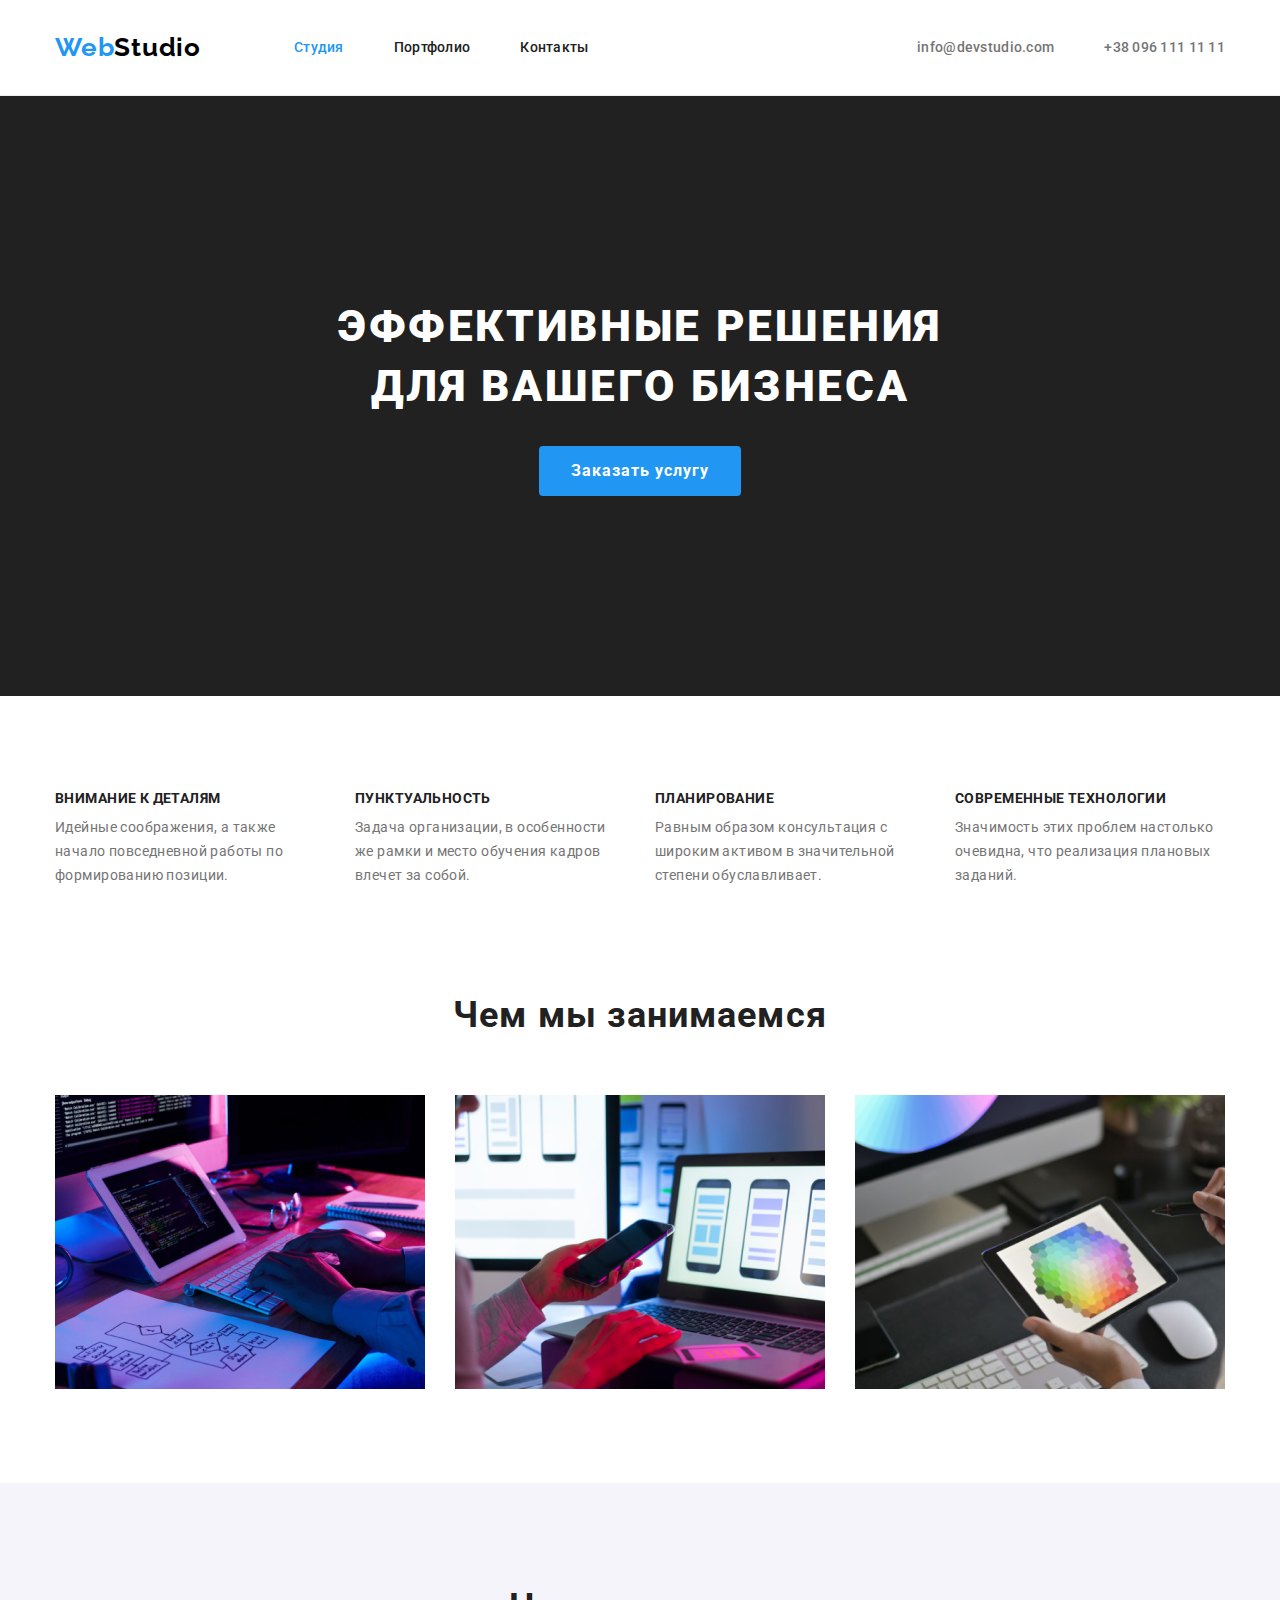
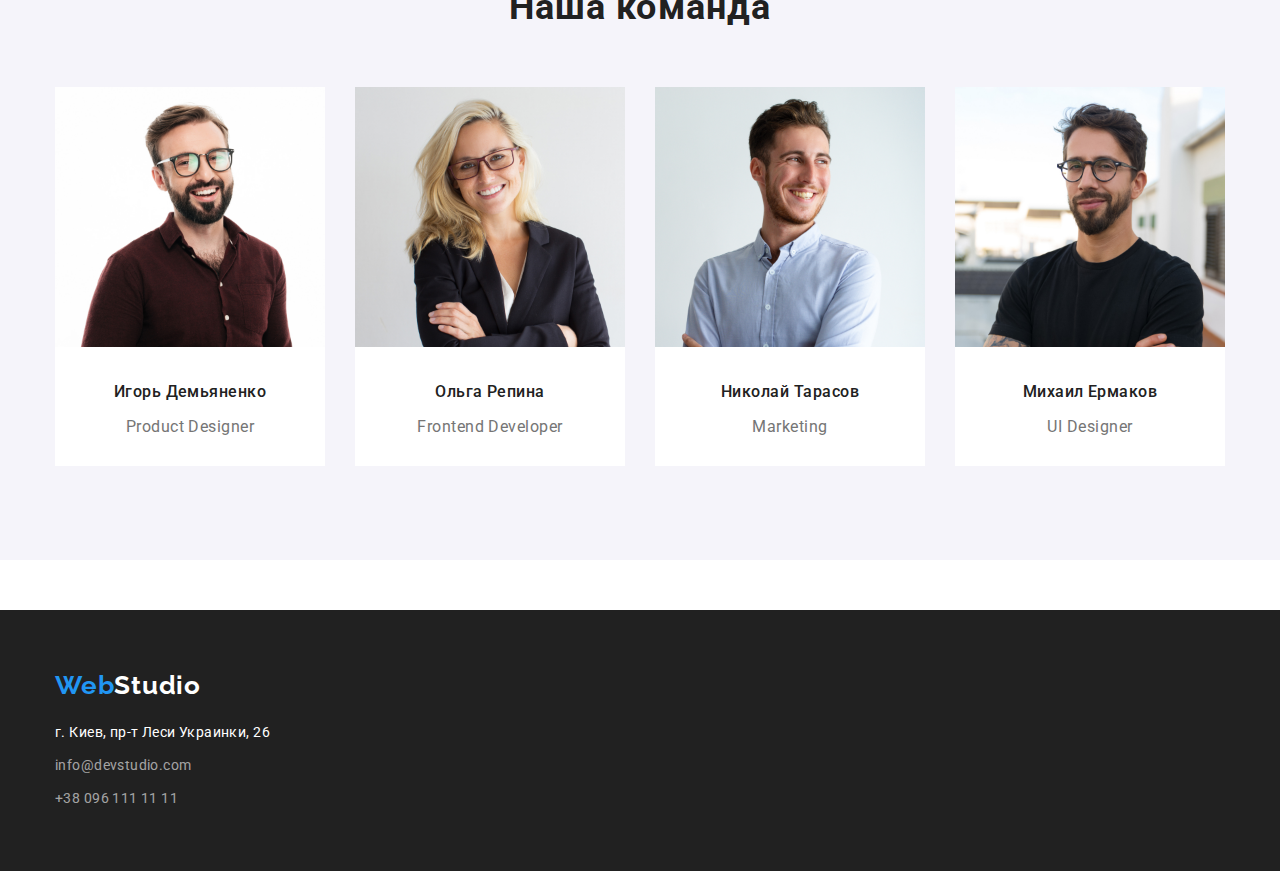
==== index.html @ fa70a5c4 "Начало" ====
<!DOCTYPE html>
<html lang="ru">

<head>
    <meta charset="UTF-8">
    <meta name="viewport" content="width=device-width, initial-scale=1.0">
    <title>Document</title>
    <link rel="stylesheet" href="https://cdnjs.cloudflare.com/ajax/libs/modern-normalize/1.0.0/modern-normalize.min.css">
    <link rel="preconnect" href="https://fonts.gstatic.com">
    <link href="https://fonts.googleapis.com/css2?family=Raleway:wght@700&family=Roboto:wght@400;500;700;900&display=swap"
        rel="stylesheet">
    <link rel="stylesheet" href="./css/styles.css">
</head>

<body>
    <header class="header"> 
       <div class="contener">
            <nav class="navigation">
                <a class="logo" href="#" lang="en"><span class="logo-first">Web</span>Studio </a>
                <ul class="navigation-list">
                    <li class="navigation-list-item">
                        <a class="navigation-list-link current" href="#">Студия</a>
                    </li>
                    <li class="navigation-list-item">
                        <a class="navigation-list-link" href="./portfolio.html">Портфолио</a>
                    </li>
                    <li class="navigation-list-item">
                        <a class="navigation-list-link" href="#">Контакты</a>
                    </li>
                </ul>
            </nav>
            <address class="address">
                <ul class="address-list">
                    <li class="address-list-item">
                        <a class="address-list-link" href="mailto:info@devstudio.com">info@devstudio.com</a>
                    </li>
                    <li class="address-list-item">
                        <a class="address-list-link" href="tel:+380961111111">+38 096 111 11 11</a>
                    </li>
                </ul>
            </address>
       </div>
    </header>

    <main class="main">
        <!--HERO-->
        <section class="hero">
            <div class="contener">
                <h1 class="hero-title">Эффективные решения для вашего бизнеса</h1>
                <button type="button" class="hero-button">Заказать услугу</button>
            </div>
        </section>

        <!--ADVANTAGES-->
        <section class="advanteges">
            <div class="contener">
                <h2 class="visually-hidden">Особенности</h2>
                <ul class="advantages-list">
                    <li class="advantages-list-item">
                        <h3 class="advantages-list-item-title">Внимание к деталям</h3>
                        <p class="advantages-list-item-text">Идейные соображения, а также начало повседневной работы по формированию
                            позиции.</p>
                    </li>
                    <li class="advantages-list-item">
                        <h3 class="advantages-list-item-title">Пунктуальность</h3>
                        <p class="advantages-list-item-text">Задача организации, в особенности же рамки и место обучения кадров влечет
                            за собой.</p>
                    </li>
                    <li class="advantages-list-item">
                        <h3 class="advantages-list-item-title">Планирование</h3>
                        <p class="advantages-list-item-text">Равным образом консультация с широким активом в значительной степени
                            обуславливает.</p>
                    </li>
                    <li class="advantages-list-item">
                        <h3 class=" advantages-list-item-title">Современные технологии</h3>
                        <p class="advantages-list-item-text">Значимость этих проблем настолько очевидна, что реализация плановых
                            заданий.</p>
                    </li>
                </ul>
            </div>
        </section>

        <!--ACTIVITIES-->
        <section class="activities">
           <div class="contener">
                <h2 class="activities-title">Чем мы занимаемся</h2>
                <ul class="activities-list">
                    <li class="activities-list-item">
                        <img class="activities-list-img" src="./images/jpg/img1.jpg" alt="Чем мы занимаемся 1" width="370" height="294">
                    </li>
                    <li class="activities-list-item">
                        <img class="activities-list-img" src="./images/jpg/img2.jpg" alt="Чем мы занимаемся 2" width="370" height="294">
                    </li>
                    <li class="activities-list-item">
                        <img class="activities-list-img" src="./images/jpg/img3.jpg" alt="Чем мы занимаемся 3" width="370" height="294">
                    </li>
                </ul>
           </div>
        </section>

        <!--OUR TEAM-->
        <section class="team">
            <div class="contener">
                <h2 class="team">Наша команда</h2>
                <ul class="team-list">
                    <li class="team-list-item">
                        <img class="team-list-img" src="./images/jpg/person1.jpg" alt="Игорь Демьяненко" width="270" height="260">
                        <div class="team-list-about">
                            <h3 class="team-list-name">Игорь Демьяненко</h3>
                            <p class="team-list-profession" lang="en">Product Designer</p>
                        </div>
                    </li>
                    <li class="team-list-item">
                        <img class="team-list-img" src="./images/jpg/person2.jpg" alt="Ольга Репина" width="270" height="260">
                        <div class="team-list-about">
                            <h3 class="team-list-name">Ольга Репина</h3>
                            <p lang="en" class="team-list-profession">Frontend Developer</p>
                        </div>
                    </li>
                    <li class="team-list-item">
                        <img class="team-list-img" src="./images/jpg/person3.jpg" alt="Николай Тарасов" width="270" height="260">
                        <div class="team-list-about">
                            <h3 class="team-list-name">Николай Тарасов</h3>
                            <p lang="en" class="team-list-profession">Marketing</p>
                        </div>
                    </li>
                    <li class="team-list-item">
                        <img class="team-list-img" src="./images/jpg/person4.jpg" alt="Михаил Ермаков" width="270" height="260">
                        <div class="team-list-about">
                            <h3 class="team-list-name">Михаил Ермаков</h3>
                            <p lang="en" class="team-list-profession">UI Designer</p>
                        </div>
                    </li>
                </ul>
            </div>
        </section>
    </main>

    <footer class="footer">
        <!--CONTACT INFORMATION-->
        <div class="contener">
            <h2 class="visually-hidden">Контакты</h2>
            <a class="logo" href="#" lang="en"><span class="logo-first">Web</span>Studio </a>
            <address class="contact">
                <ul class="contact-list">
                    <li class="contact-list-item">
                        <a class="contact-list-city" href="https://goo.gl/maps/mL1RKWru3X3cFEzS8" target="_blank"
                            rel="noopener noroferrer"> г. Киев,
                            пр-т Леси Украинки, 26 </a>
                    </li>
                    <li class="contact-list-item">
                        <a class="contact-list-link" href="mailto:info@devstudio.com">info@devstudio.com</a>
                    </li>
                    <li class="contact-list-item">
                        <a class="contact-list-link" href="tel:+380961111111">+38 096 111 11 11</a>
                    </li>
                </ul>
            </address>
        </div>
    </footer>
</body>

</html>
---- css/styles.css ----
/*===============ROOT============
цвет заголовков текста  #212121;
цвет текста #757575;
цвет акцента #2196F3;
белый цвет # FFFFFF
*/
:root {
  --title-text-color: #212121;
  --text-color: #757575;
  --accent-color: #2196f3;
  --white-color: #ffffff;
  --main-font: "Roboto", sans-serif;
}

h1,
h2,
h3,
h4,
h5,
h6 {
  margin: 0;
}

p {
  margin: 0;
}

body {
  font-family: var(--main-font);
}

ul,
ol {
  list-style: none;
  margin: 0;
  padding: 0;
}

a {
  text-decoration: none;
}

.address,
.contact {
  font-style: normal;
}

img {
  display: block;
}

.contener {
  width: 1200px;
  padding: 0 15px;
  margin: 0 auto;
}

.visually-hidden {
  position: absolute;
  width: 1px;
  height: 1px;
  margin: -1px;
  border: 0;
  padding: 0;

  white-space: nowrap;
  clip-path: inset(100%);
  clip: rect(0 0 0 0);
  overflow: hidden;
}

/*===============COMPONENTS============*/
.logo {
  font-family: Raleway, sans-serif;
  font-weight: 700;
  font-size: 26px;
  line-height: 1.192;
  letter-spacing: 0.03em;
}

/*===============END COMPONENTS============*/

/*===============HEADER============*/
.header {
  padding-top: 32px;
  padding-bottom: 32px;
  border-bottom: 1px solid #eeeeee;
}

.header .contener {
  display: flex;
  align-items: center;
}

.navigation {
  display: flex;
}

.header .logo {
  margin-right: 93px;
  color: #000000;
}

.logo-first {
  color: var(--accent-color);
}

.navigation-list {
  display: flex;
  align-items: center;
}

.navigation-list-item:not(:last-child) {
  margin-right: 50px;
}

.navigation-list-link {
  font-weight: 500;
  font-size: 14px;
  line-height: 1.143;
  letter-spacing: 0.02em;
  color: var(--title-text-color);
}

.navigation-list-link:hover,
.navigation-list-link:focus {
  color: var(--accent-color);
}

.current {
  color: var(--accent-color);
}

.address {
  margin-left: auto;
}
.address-list {
  display: flex;
}

.address-list-item:not(:last-child) {
  margin-right: 50px;
}

.address-list-link {
  font-weight: 500;
  font-size: 14px;
  line-height: 1.143;
  letter-spacing: 0.02em;
  color: var(--text-color);
}

.address-list-link:hover,
.address-list-link:focus {
  color: var(--accent-color);
}
/*===============END HEADER============*/

/*===============HERO============*/
.hero {
  background-color: var(--title-text-color);
}

.hero .contener {
  padding-top: 200px;
  padding-bottom: 200px;
}

.hero-title {
  display: flex;
  max-width: 696px;
  margin: 0 auto 30px;

  font-weight: 900;
  font-size: 44px;
  line-height: 1.364;
  text-align: center;
  letter-spacing: 0.06em;
  text-transform: uppercase;
  color: var(--white-color);
}

.hero-button {
  min-width: 200px;
  height: 50px;
  margin: 0 auto;
  border-radius: 4px;
  border: none;
  cursor: pointer;
  padding: 10px 32px;

  font-weight: 700;
  font-size: 16px;
  line-height: 1.875;
  display: flex;
  align-items: center;
  text-align: center;
  letter-spacing: 0.06em;
  color: var(--white-color);
  background-color: var(--accent-color);
  font-family: var(--main-font);
}
/*===============END HERO============*/

/*===============ADVANTAGES============*/
.advanteges .contener {
  padding-top: 94px;
  padding-bottom: 94px;
}

.advantages-list {
  display: flex;
}

.advantages-list-item {
  width: 270px;
  min-height: 101px;
}

.advantages-list-item:not(:last-child) {
  margin-right: 30px;
}

.advantages-list-item-title {
  margin-bottom: 10px;

  font-weight: 700;
  font-size: 14px;
  line-height: 1.143;
  letter-spacing: 0.03em;
  text-transform: uppercase;
  color: var(--title-text-color);
}

.advantages-list-item-text {
  min-height: 75px;

  font-weight: 400;
  font-size: 14px;
  line-height: 1.714;
  letter-spacing: 0.03em;
  color: var(--text-color);
}
/*===============END ADVANTAGES============*/

/*===============ACTIVITIES============*/
.activities .contener {
  padding-bottom: 94px;
}

.activities-list {
  display: flex;
}

.activities-list-item:not(:last-child) {
  margin-right: 30px;
}

.activities-title {
  margin-bottom: 50px;

  font-weight: 700;
  font-size: 36px;
  line-height: 1.667;
  text-align: center;
  letter-spacing: 0.03em;
  color: var(--title-text-color);
}
/*===============END ACTIVITIES============*/

/*===============OUR TEAM============*/
.team {
  background-color: #f5f4fa;
}
.team .contener {
  padding-top: 94px;
  padding-bottom: 94px;
}

.team-list {
  display: flex;
}

.team-list-item:not(:last-child) {
  margin-right: 30px;
}

.team {
  margin-bottom: 50px;

  font-weight: 700;
  font-size: 36px;
  line-height: 1.667;
  text-align: center;
  letter-spacing: 0.03em;
  color: var(--title-text-color);
}

.team-list-about {
  padding-top: 30px;
  padding-bottom: 30px;
  background-color: #ffffff;
}

.team-list-name {
  margin-bottom: 10px;

  font-weight: 500;
  font-size: 16px;
  line-height: 1.876;
  text-align: center;
  letter-spacing: 0.03em;
  color: var(--title-text-color);
}

.team-list-profession {
  font-weight: 400;
  font-size: 16px;
  line-height: 19px;
  text-align: center;
  letter-spacing: 0.03em;
  color: var(--text-color);
}
/*===============END OUR TEAM============*/

/*===============FOOTER============*/
.footer {
  background-color: var(--title-text-color);
}
.footer .contener {
  padding-top: 60px;
  padding-bottom: 60px;
}

.footer .logo {
  display: inline-block;
  margin-bottom: 20px;
  color: var(--white-color);
}

.contact-list-item:not(:last-child) {
  margin-bottom: 9px;
}

.contact-list-city {
  font-weight: 400;
  font-size: 14px;
  line-height: 1.714;
  letter-spacing: 0.03em;
  color: var(--white-color);
}

.contact-list-link {
  font-weight: 400;
  font-size: 14px;
  line-height: 1.714;
  letter-spacing: 0.03em;
  color: rgba(255, 255, 255, 0.6);
  background-color: var(--title-text-color);
}
/*===============END FOOTER============*/

/*===============PORTFOLIO============*/
.works .contener {
  padding-top: 94px;
  padding-bottom: 94px;
}

.works-button-list {
  display: flex;
  justify-content: center;
  margin-bottom: 50px;
}

.works-button-list-item:not(:last-child) {
  margin-right: 8px;
}

.works-button-list-btn {
  border: none;
  padding: 6px 22px;
  font-weight: 500;
  border-radius: 4px;

  font-size: 16px;
  line-height: 1.625;
  text-align: center;
  letter-spacing: 0.03em;
  color: var(--title-text-color);
  font-family: var(--main-font);
}

.works-button-list-btn:hover,
.works-button-list-btn:focus {
  color: var(--white-color);
  background-color: var(--accent-color);
}

.example-list {
  display: flex;
  flex-wrap: wrap;
}

.example-list-item:not(:nth-child(3n)) {
  margin-right: 30px;
}

.example-list-item:not(:nth-last-child(-n + 3)) {
  margin-bottom: 30px;
}

.example-list-information {
  padding: 20px 24px;
  border-right: 1px solid #eeeeee;
  border-bottom: 1px solid #eeeeee;
  border-left: 1px solid #eeeeee;
}
.example-list-title {
  margin-bottom: 4px;

  font-weight: 700;
  font-size: 18px;
  line-height: 2;
  letter-spacing: 0.06em;
  color: var(--title-text-color);
}

.example-list-text {
  font-weight: normal;
  font-size: 16px;
  line-height: 30px;
  letter-spacing: 0.03em;
  color: var(--text-color);
}
/*===============END PORTFOLIO============*/
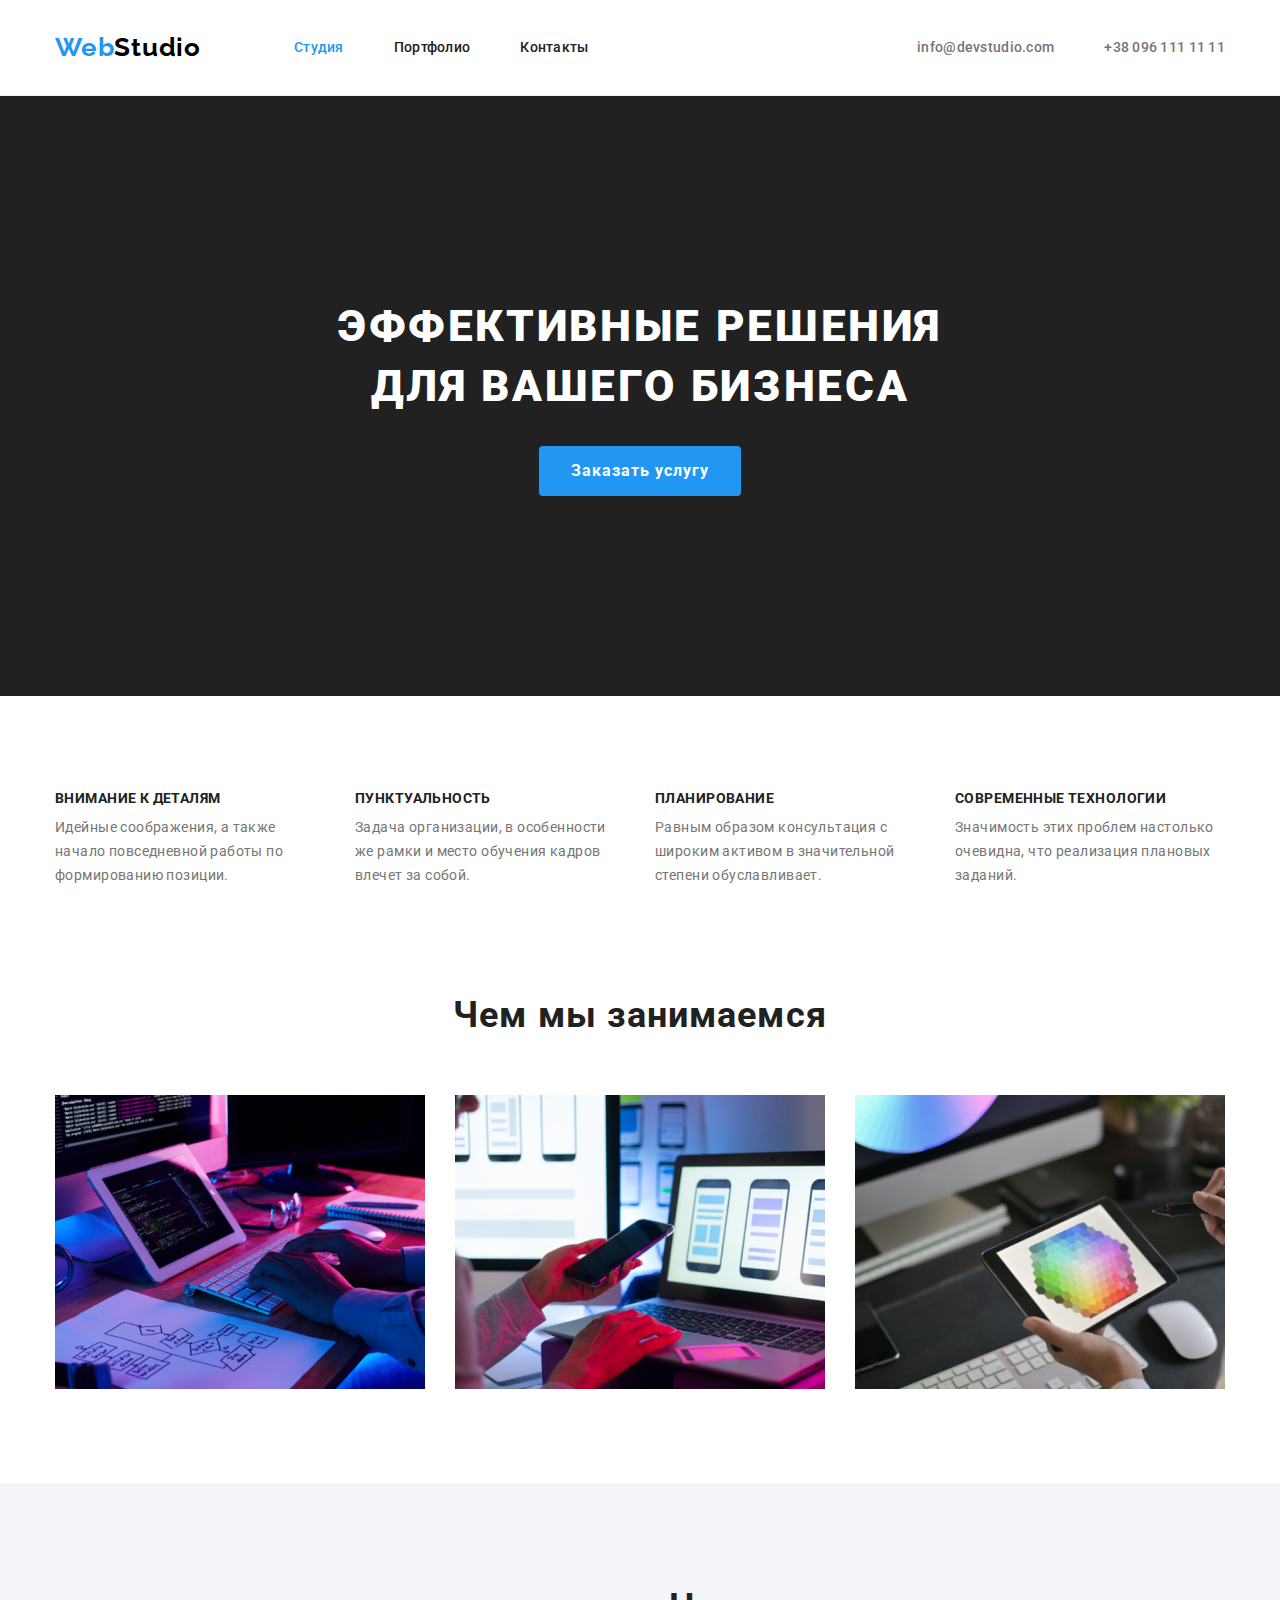
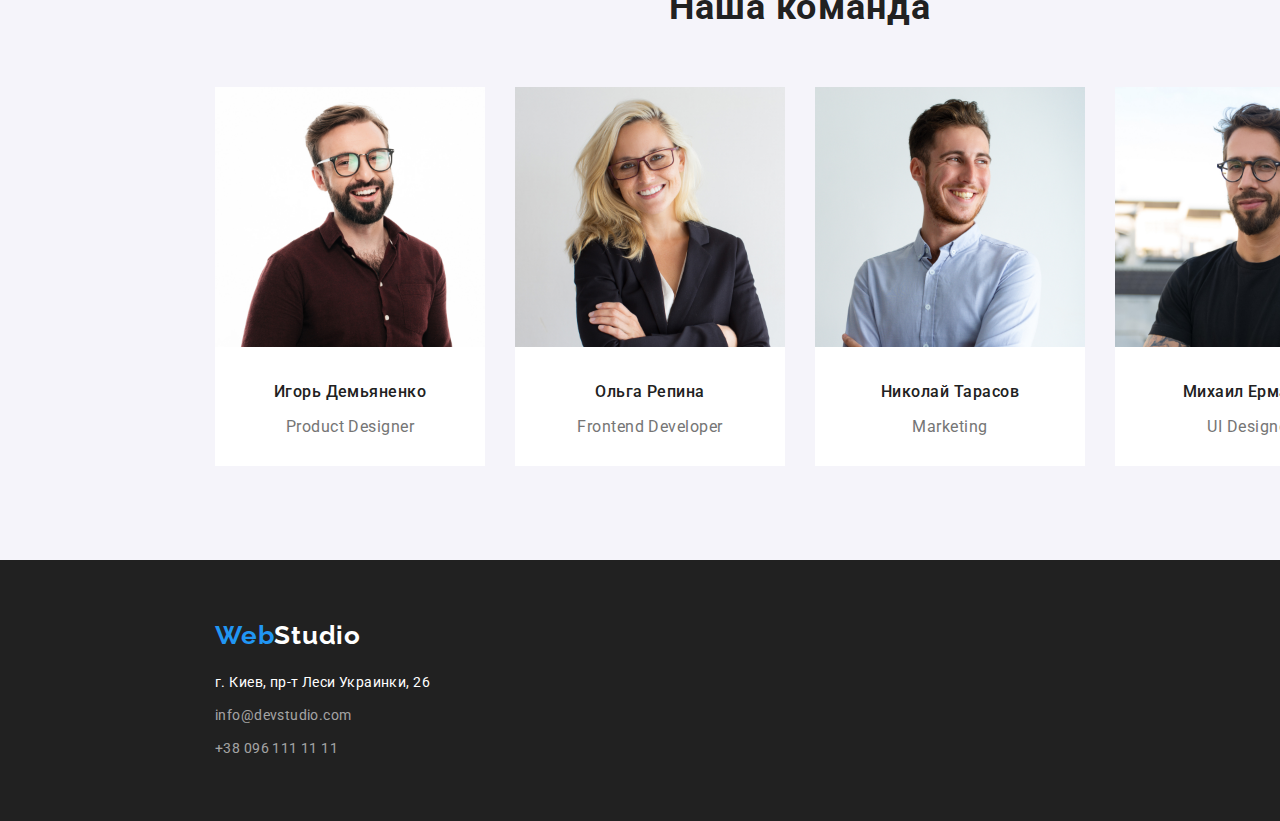
==== commit 19ad56da: "Небольшие правки после 3 дз" ====
--- a/index.html
+++ b/index.html
@@ -101,7 +101,7 @@
         <!--OUR TEAM-->
         <section class="team">
             <div class="contener">
-                <h2 class="team">Наша команда</h2>
+                <h2 class="team-title">Наша команда</h2>
                 <ul class="team-list">
                     <li class="team-list-item">
                         <img class="team-list-img" src="./images/jpg/person1.jpg" alt="Игорь Демьяненко" width="270" height="260">
--- a/css/styles.css
+++ b/css/styles.css
@@ -62,7 +62,6 @@
   margin: -1px;
   border: 0;
   padding: 0;
-
   white-space: nowrap;
   clip-path: inset(100%);
   clip: rect(0 0 0 0);
@@ -158,6 +157,8 @@
 
 /*===============HERO============*/
 .hero {
+  max-width: 1600px;
+  margin: auto;
   background-color: var(--title-text-color);
 }
 
@@ -270,6 +271,8 @@
 
 /*===============OUR TEAM============*/
 .team {
+  width: 1600px;
+  margin: auto;
   background-color: #f5f4fa;
 }
 .team .contener {
@@ -285,7 +288,7 @@
   margin-right: 30px;
 }
 
-.team {
+.team-title {
   margin-bottom: 50px;
 
   font-weight: 700;
@@ -325,6 +328,8 @@
 
 /*===============FOOTER============*/
 .footer {
+  width: 1600px;
+  margin: auto;
   background-color: var(--title-text-color);
 }
 .footer .contener {
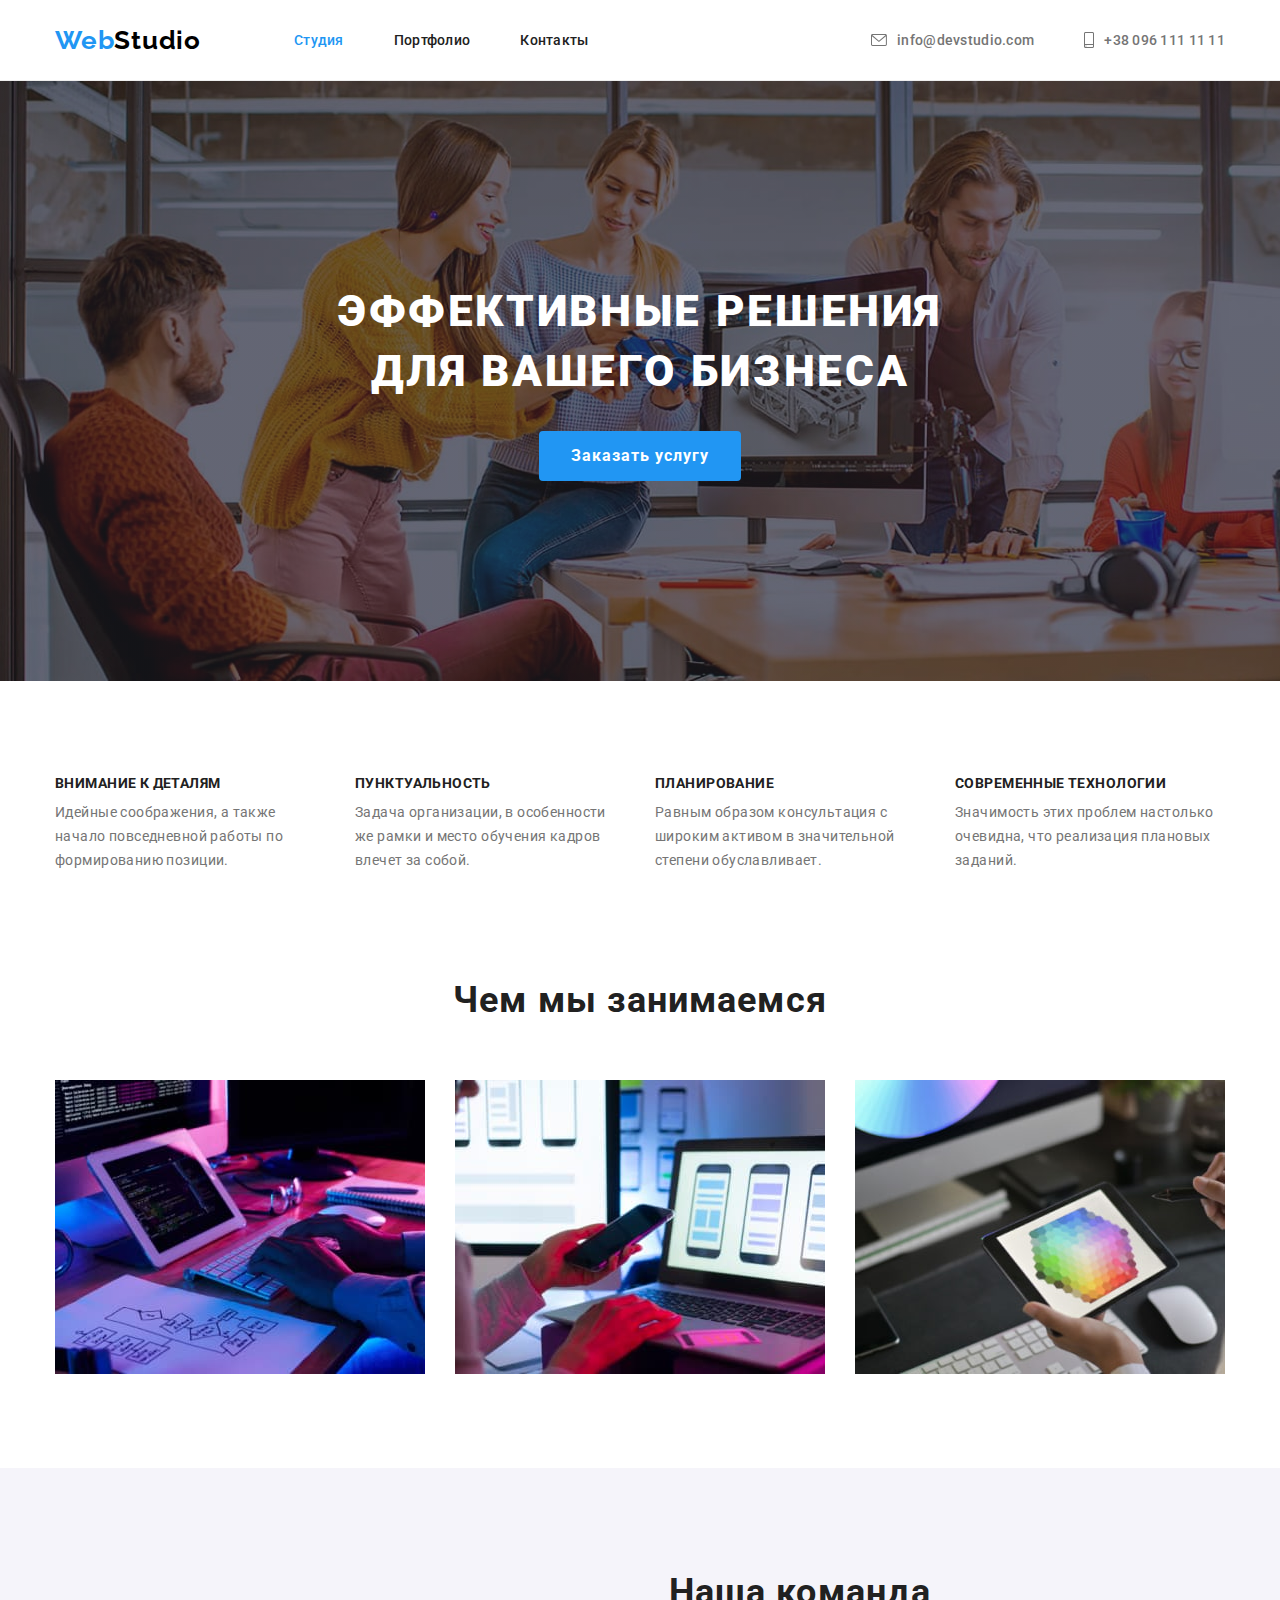
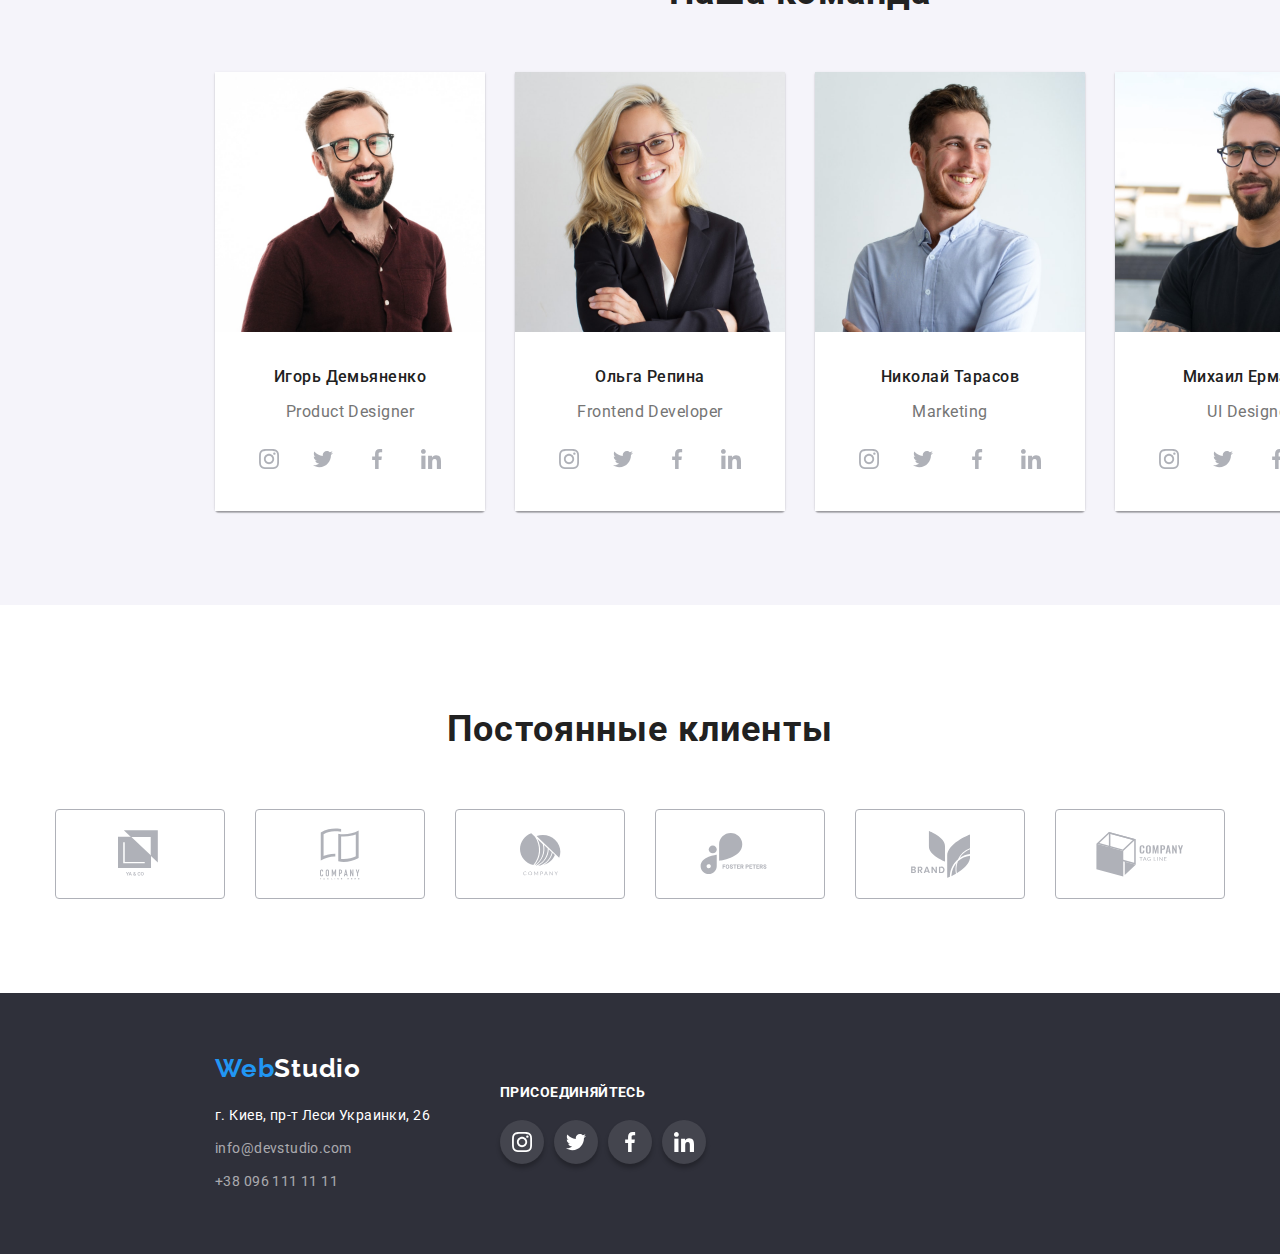
==== commit 18bd69a9: "Основная часть работы" ====
--- a/index.html
+++ b/index.html
@@ -32,10 +32,21 @@
             <address class="address">
                 <ul class="address-list">
                     <li class="address-list-item">
-                        <a class="address-list-link" href="mailto:info@devstudio.com">info@devstudio.com</a>
+                            <a class="address-list-link" href="mailto:info@devstudio.com">
+                                <svg width="16px" height="12px" class="address-list-mail-icon">
+                                    <use href="./images/sprite.svg#envelope">
+                                    </use>
+                                </svg>
+                                info@devstudio.com
+                            </a>
                     </li>
                     <li class="address-list-item">
-                        <a class="address-list-link" href="tel:+380961111111">+38 096 111 11 11</a>
+                        <a class="address-list-link" href="tel:+380961111111">
+                            <svg width="10px" height="16px" class="address-list-mail-icon">
+                                <use href="./images/sprite.svg#smartphone">
+                                </use>
+                            </svg>
+                            +38 096 111 11 11</a>
                     </li>
                 </ul>
             </address>
@@ -108,6 +119,40 @@
                         <div class="team-list-about">
                             <h3 class="team-list-name">Игорь Демьяненко</h3>
                             <p class="team-list-profession" lang="en">Product Designer</p>
+                            <ul class="social-list">
+                                <li class="social-list-item">
+                                    <a class="social-list-link" href="">
+                                        <svg class="social-list-icon">
+                                            <use href="./images/sprite.svg#instagram" >
+                                            </use>
+                                        </svg>
+                                    </a>
+                                </li>
+                                <li class="social-list-item">
+                                    <a class="social-list-link" href="">
+                                        <svg class="social-list-icon">
+                                            <use href="./images/sprite.svg#twitter">
+                                            </use>
+                                        </svg>
+                                    </a>
+                                </li>
+                                <li class="social-list-item">
+                                    <a class="social-list-link" href="">
+                                        <svg class="social-list-icon">
+                                            <use href="./images/sprite.svg#facebook">
+                                            </use>
+                                        </svg>
+                                    </a>
+                                </li>
+                                <li class="social-list-item">
+                                    <a class="social-list-link" href="">
+                                        <svg class="social-list-icon">
+                                            <use href="./images/sprite.svg#linkedin">
+                                            </use>
+                                        </svg>
+                                    </a>
+                                </li>
+                            </ul>
                         </div>
                     </li>
                     <li class="team-list-item">
@@ -115,6 +160,40 @@
                         <div class="team-list-about">
                             <h3 class="team-list-name">Ольга Репина</h3>
                             <p lang="en" class="team-list-profession">Frontend Developer</p>
+                            <ul class="social-list">
+                                <li class="social-list-item">
+                                    <a class="social-list-link" href="">
+                                        <svg class="social-list-icon">
+                                            <use href="./images/sprite.svg#instagram">
+                                            </use>
+                                        </svg>
+                                    </a>
+                                </li>
+                                <li class="social-list-item">
+                                    <a class="social-list-link" href="">
+                                        <svg class="social-list-icon">
+                                            <use href="./images/sprite.svg#twitter">
+                                            </use>
+                                        </svg>
+                                    </a>
+                                </li>
+                                <li class="social-list-item">
+                                    <a class="social-list-link" href="">
+                                        <svg class="social-list-icon">
+                                            <use href="./images/sprite.svg#facebook">
+                                            </use>
+                                        </svg>
+                                    </a>
+                                </li>
+                                <li class="social-list-item">
+                                    <a class="social-list-link" href="">
+                                        <svg class="social-list-icon">
+                                            <use href="./images/sprite.svg#linkedin">
+                                            </use>
+                                        </svg>
+                                    </a>
+                                </li>
+                            </ul>
                         </div>
                     </li>
                     <li class="team-list-item">
@@ -122,6 +201,40 @@
                         <div class="team-list-about">
                             <h3 class="team-list-name">Николай Тарасов</h3>
                             <p lang="en" class="team-list-profession">Marketing</p>
+                            <ul class="social-list">
+                                <li class="social-list-item">
+                                    <a class="social-list-link" href="">
+                                        <svg class="social-list-icon">
+                                            <use href="./images/sprite.svg#instagram">
+                                            </use>
+                                        </svg>
+                                    </a>
+                                </li>
+                                <li class="social-list-item">
+                                    <a class="social-list-link" href="">
+                                        <svg class="social-list-icon">
+                                            <use href="./images/sprite.svg#twitter">
+                                            </use>
+                                        </svg>
+                                    </a>
+                                </li>
+                                <li class="social-list-item">
+                                    <a class="social-list-link" href="">
+                                        <svg class="social-list-icon">
+                                            <use href="./images/sprite.svg#facebook">
+                                            </use>
+                                        </svg>
+                                    </a>
+                                </li>
+                                <li class="social-list-item">
+                                    <a class="social-list-link" href="">
+                                        <svg class="social-list-icon">
+                                            <use href="./images/sprite.svg#linkedin">
+                                            </use>
+                                        </svg>
+                                    </a>
+                                </li>
+                            </ul>
                         </div>
                     </li>
                     <li class="team-list-item">
@@ -129,33 +242,170 @@
                         <div class="team-list-about">
                             <h3 class="team-list-name">Михаил Ермаков</h3>
                             <p lang="en" class="team-list-profession">UI Designer</p>
+                            <ul class="social-list">
+                                <li class="social-list-item">
+                                    <a class="social-list-link" href="">
+                                        <svg class="social-list-icon">
+                                            <use href="./images/sprite.svg#instagram">
+                                            </use>
+                                        </svg>
+                                    </a>
+                                </li>
+                                <li class="social-list-item">
+                                    <a class="social-list-link" href="">
+                                        <svg class="social-list-icon">
+                                            <use href="./images/sprite.svg#twitter">
+                                            </use>
+                                        </svg>
+                                    </a>
+                                </li>
+                                <li class="social-list-item">
+                                    <a class="social-list-link" href="">
+                                        <svg class="social-list-icon">
+                                            <use href="./images/sprite.svg#facebook">
+                                            </use>
+                                        </svg>
+                                    </a>
+                                </li>
+                                <li class="social-list-item">
+                                    <a class="social-list-link" href="">
+                                        <svg class="social-list-icon">
+                                            <use href="./images/sprite.svg#linkedin">
+                                            </use>
+                                        </svg>
+                                    </a>
+                                </li>
+                            </ul>
                         </div>
                     </li>
                 </ul>
             </div>
+        </section>
+
+        <!--CLIENTS-->
+        <section class="clients">
+            <div class="contener">
+                <h2 class="clients-title">Постоянные клиенты</h2>
+                <ul class="clients-list">
+                    <li class="clients-list-item">
+                        <a class="clients-list-link" href="">
+                            <svg class="client-list-icon"  width="44px" height="49px">
+                                <use href="./images/sprite.svg#logo01">
+                                </use>
+                            </svg>
+                        </a>
+                    </li>
+                    <li class="clients-list-item">
+                        <a class="clients-list-link" href="">
+                            <svg class="client-list-icon" width="40px" height="52px">
+                                <use href="./images/sprite.svg#logo02">
+                                </use>
+                            </svg>
+                        </a>
+                    </li>
+                    <li class="clients-list-item">
+                        <a class="clients-list-link" href="">
+                            <svg class="client-list-icon" width="41px" height="43px">
+                                <use href="./images/sprite.svg#logo03">
+                                </use>
+                            </svg>
+                        </a>
+                    </li>
+                    <li class="clients-list-item">
+                        <a class="clients-list-link" href="">
+                            <svg class="client-list-icon" width="80px" height="42px">
+                                <use href="./images/sprite.svg#logo04">
+                                </use>
+                            </svg>
+                        </a>
+                    </li>
+                    <li class="clients-list-item">
+                        <a class="clients-list-link" href="">
+                            <svg class="client-list-icon" width="59px" height="47px">
+                                <use href="./images/sprite.svg#logo05">
+                                </use>
+                            </svg>
+                        </a>
+                    </li>
+                    <li class="clients-list-item">
+                        <a class="clients-list-link" href="">
+                            <svg class="client-list-icon" width="88px" height="45px">
+                                <use href="./images/sprite.svg#logo06">
+                                </use>
+                            </svg>
+                        </a>
+                    </li>
+
+                </ul>
+
+
+            </div>
+
         </section>
     </main>
 
     <footer class="footer">
         <!--CONTACT INFORMATION-->
         <div class="contener">
-            <h2 class="visually-hidden">Контакты</h2>
-            <a class="logo" href="#" lang="en"><span class="logo-first">Web</span>Studio </a>
-            <address class="contact">
-                <ul class="contact-list">
-                    <li class="contact-list-item">
-                        <a class="contact-list-city" href="https://goo.gl/maps/mL1RKWru3X3cFEzS8" target="_blank"
-                            rel="noopener noroferrer"> г. Киев,
-                            пр-т Леси Украинки, 26 </a>
-                    </li>
-                    <li class="contact-list-item">
-                        <a class="contact-list-link" href="mailto:info@devstudio.com">info@devstudio.com</a>
-                    </li>
-                    <li class="contact-list-item">
-                        <a class="contact-list-link" href="tel:+380961111111">+38 096 111 11 11</a>
-                    </li>
-                </ul>
-            </address>
+            <div class="footer-left-side">
+                <h2 class="visually-hidden">Контакты</h2>
+                <a class="logo" href="#" lang="en"><span class="logo-first">Web</span>Studio </a>
+                <address class="contact">
+                    <ul class="contact-list">
+                        <li class="contact-list-item">
+                            <a class="contact-list-city" href="https://goo.gl/maps/mL1RKWru3X3cFEzS8" target="_blank"
+                                rel="noopener noroferrer"> г. Киев,
+                                пр-т Леси Украинки, 26 </a>
+                        </li>
+                        <li class="contact-list-item">
+                            <a class="contact-list-link" href="mailto:info@devstudio.com">info@devstudio.com</a>
+                        </li>
+                        <li class="contact-list-item">
+                            <a class="contact-list-link" href="tel:+380961111111">+38 096 111 11 11</a>
+                        </li>
+                    </ul>
+                </address>
+            </div>
+            <div class="footer-right-side">
+                <p>Присоединяйтесь</p>
+                <ul class="social-list">
+                    <li class="social-list-item">
+                        <a class="social-list-link" href="">
+                            <svg class="social-list-icon">
+                                <use href="./images/sprite.svg#instagram">
+                                </use>
+                            </svg>
+                        </a>
+                    </li>
+                    <li class="social-list-item">
+                        <a class="social-list-link" href="">
+                            <svg class="social-list-icon">
+                                <use href="./images/sprite.svg#twitter">
+                                </use>
+                            </svg>
+                        </a>
+                    </li>
+                    <li class="social-list-item">
+                        <a class="social-list-link" href="">
+                            <svg class="social-list-icon">
+                                <use href="./images/sprite.svg#facebook">
+                                </use>
+                            </svg>
+                        </a>
+                    </li>
+                    <li class="social-list-item">
+                        <a class="social-list-link" href="">
+                            <svg class="social-list-icon">
+                                <use href="./images/sprite.svg#linkedin">
+                                </use>
+                            </svg>
+                        </a>
+                    </li>
+                </ul>
+
+
+            </div>
+            
         </div>
     </footer>
 </body>
--- a/css/styles.css
+++ b/css/styles.css
@@ -9,6 +9,7 @@
   --text-color: #757575;
   --accent-color: #2196f3;
   --white-color: #ffffff;
+  --social-link: #afb1b8;
   --main-font: "Roboto", sans-serif;
 }
 
@@ -81,14 +82,15 @@
 
 /*===============HEADER============*/
 .header {
-  padding-top: 32px;
-  padding-bottom: 32px;
+  /*padding-top: 32px;
+  padding-bottom: 32px;*/
   border-bottom: 1px solid #eeeeee;
 }
 
 .header .contener {
   display: flex;
   align-items: center;
+  height: 80px;
 }
 
 .navigation {
@@ -133,6 +135,7 @@
 .address {
   margin-left: auto;
 }
+
 .address-list {
   display: flex;
 }
@@ -141,7 +144,17 @@
   margin-right: 50px;
 }
 
+.address-list-mail-icon {
+  margin-right: 10px;
+
+  fill: var(--text-color);
+}
+
 .address-list-link {
+  display: flex;
+  align-items: center;
+  height: 40px;
+
   font-weight: 500;
   font-size: 14px;
   line-height: 1.143;
@@ -152,6 +165,16 @@
 .address-list-link:hover,
 .address-list-link:focus {
   color: var(--accent-color);
+}
+
+.address-list-link:hover .address-list-mail-icon,
+.address-list-link:focus .address-list-mail-icon {
+  fill: var(--accent-color);
+}
+
+.address-list-mail-icon:hover,
+.address-list-mail-icon:focus {
+  fill: var(--accent-color);
 }
 /*===============END HEADER============*/
 
@@ -160,6 +183,12 @@
   max-width: 1600px;
   margin: auto;
   background-color: var(--title-text-color);
+  background-image: linear-gradient(
+      rgba(47, 48, 58, 0.4),
+      rgba(47, 48, 58, 0.4)
+    ),
+    url("../images/jpg/fon-hero.jpg");
+  background-repeat: no-repeat;
 }
 
 .hero .contener {
@@ -299,9 +328,15 @@
   color: var(--title-text-color);
 }
 
+.team-list-item {
+  box-shadow: 0px 1px 3px rgba(0, 0, 0, 0.12), 0px 1px 1px rgba(0, 0, 0, 0.14),
+    0px 2px 1px rgba(0, 0, 0, 0.2);
+  border-radius: 0px 0px 4px 4px;
+}
+
 .team-list-about {
-  padding-top: 30px;
-  padding-bottom: 30px;
+  padding: 30px 32px;
+
   background-color: #ffffff;
 }
 
@@ -317,6 +352,8 @@
 }
 
 .team-list-profession {
+  margin-bottom: 16px;
+
   font-weight: 400;
   font-size: 16px;
   line-height: 19px;
@@ -324,17 +361,109 @@
   letter-spacing: 0.03em;
   color: var(--text-color);
 }
+
+.social-list {
+  display: flex;
+  justify-content: space-between;
+  align-items: center;
+}
+
+.social-list-link {
+  display: flex;
+  justify-content: center;
+  align-items: center;
+  width: 44px;
+  height: 44px;
+  border-radius: 50%;
+  background-color: #fff;
+}
+
+.social-list-link:hover,
+.social-list-link:focus {
+  background-color: var(--accent-color);
+}
+
+.social-list-link:hover .social-list-icon {
+  fill: var(--white-color);
+}
+
+.social-list-icon {
+  width: 20px;
+  height: 20px;
+  fill: var(--social-link);
+}
 /*===============END OUR TEAM============*/
+
+/*===============CLIENTS============*/
+.clients .contener {
+  padding-top: 94px;
+  padding-bottom: 94px;
+}
+
+.clients-title {
+  margin-bottom: 50px;
+
+  font-weight: 700;
+  font-size: 36px;
+  line-height: 1.667;
+  text-align: center;
+  letter-spacing: 0.03em;
+  color: var(--title-text-color);
+}
+
+.clients-list {
+  display: flex;
+  justify-content: space-between;
+}
+
+.clients-list-link {
+  display: flex;
+  justify-content: center;
+  align-items: center;
+
+  width: 170px;
+  height: 90px;
+  border: 1px solid #afb1b8;
+  border-radius: 4px;
+}
+
+.clients-list-link:hover,
+.clients-list-link:focus {
+  border-color: var(--accent-color);
+}
+
+.clients-list-link:hover .client-list-icon,
+.clients-list-link:focus .client-list-icon {
+  fill: var(--accent-color);
+}
+
+.client-list-icon {
+  fill: #afb1b8;
+}
+
+/*===============END CLIENTS============*/
 
 /*===============FOOTER============*/
 .footer {
   width: 1600px;
   margin: auto;
-  background-color: var(--title-text-color);
+  background-color: #2f303a;
 }
 .footer .contener {
+  display: flex;
+  align-items: center;
   padding-top: 60px;
   padding-bottom: 60px;
+}
+
+.footer-left-side {
+  max-width: 231px;
+  margin-right: 70px;
+}
+
+.footer-right-side {
+  min-width: 206px;
+  height: 80px;
 }
 
 .footer .logo {
@@ -361,8 +490,31 @@
   line-height: 1.714;
   letter-spacing: 0.03em;
   color: rgba(255, 255, 255, 0.6);
-  background-color: var(--title-text-color);
-}
+}
+
+.footer-right-side > p {
+  margin-bottom: 20px;
+
+  font-weight: 700;
+  font-size: 14px;
+  line-height: 1.143;
+  letter-spacing: 0.03em;
+  text-transform: uppercase;
+  color: var(--white-color);
+}
+.footer-right-side .social-list-link {
+  background: rgba(255, 255, 255, 0.1);
+  box-shadow: 0px 4px 4px rgba(0, 0, 0, 0.25);
+}
+
+.footer-right-side .social-list-link:hover {
+  background: var(--accent-color);
+}
+
+.footer-right-side .social-list-icon {
+  fill: var(--white-color);
+}
+
 /*===============END FOOTER============*/
 
 /*===============PORTFOLIO============*/
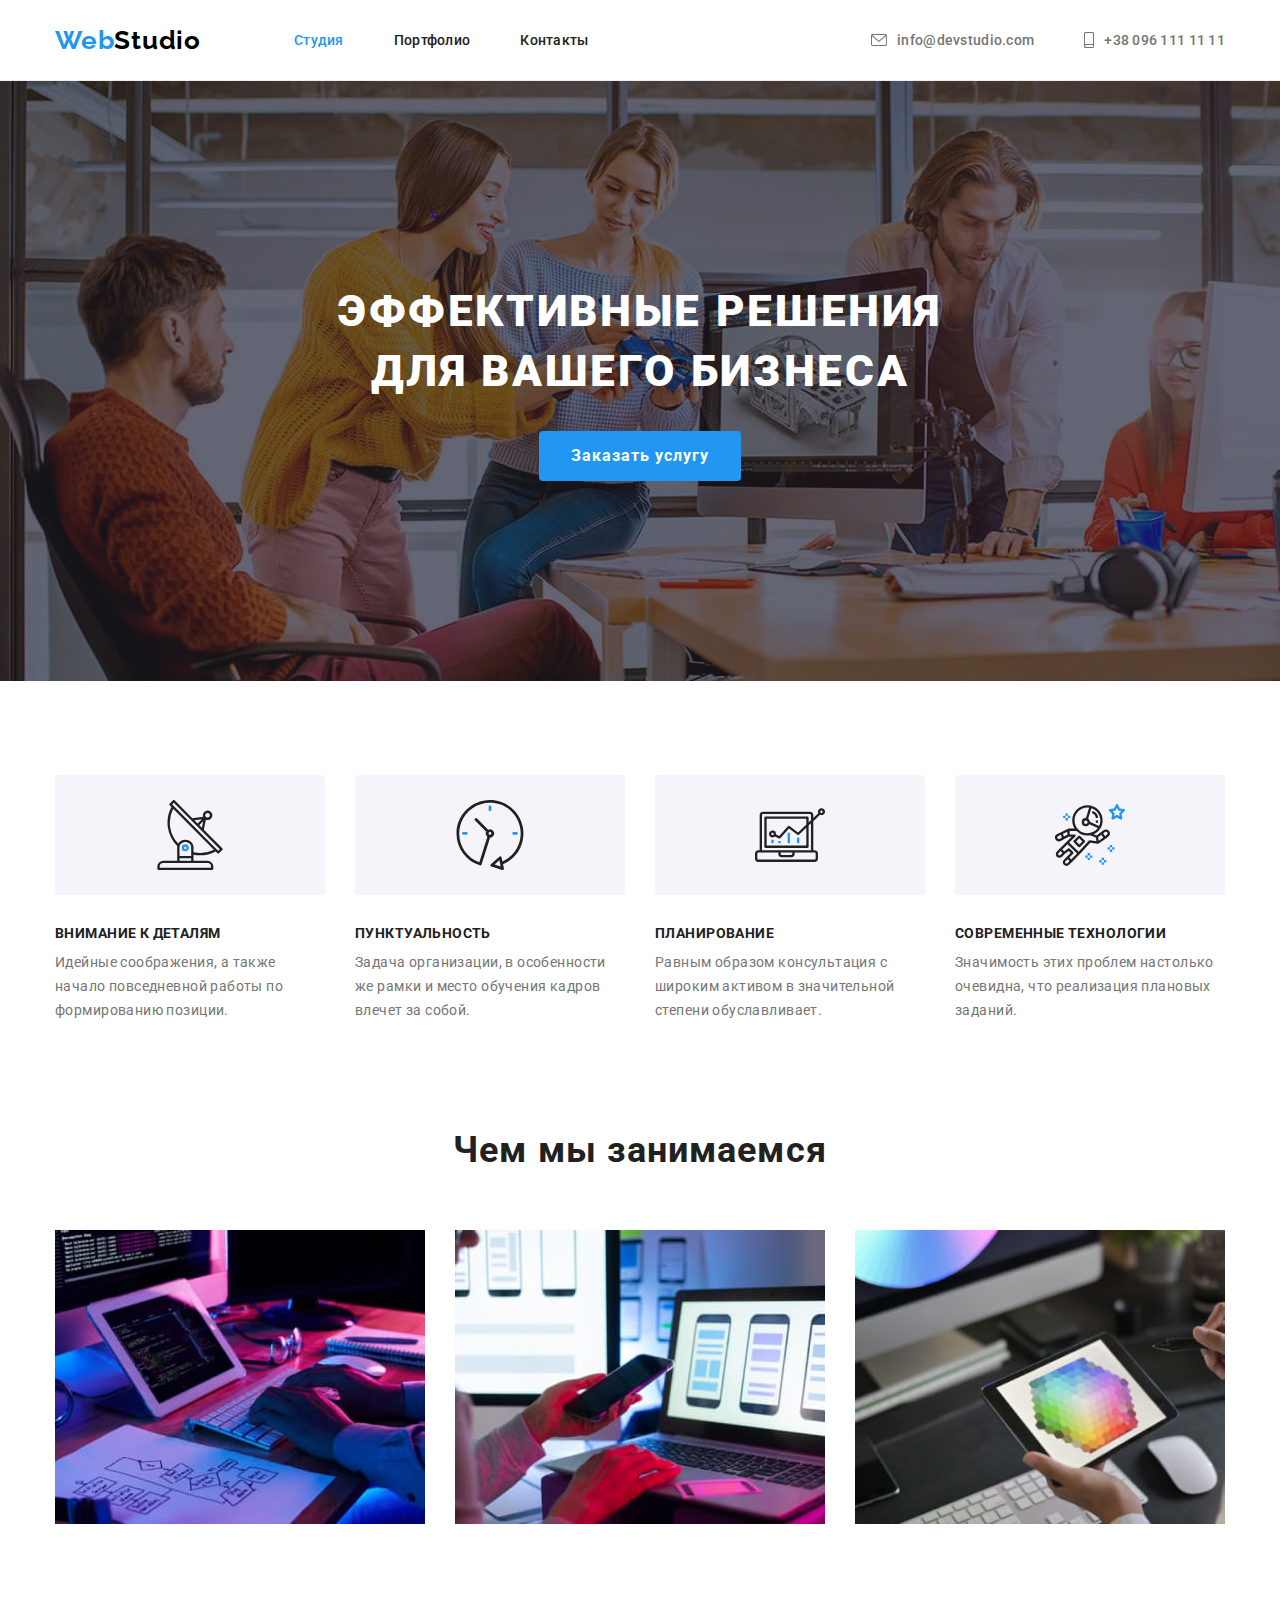
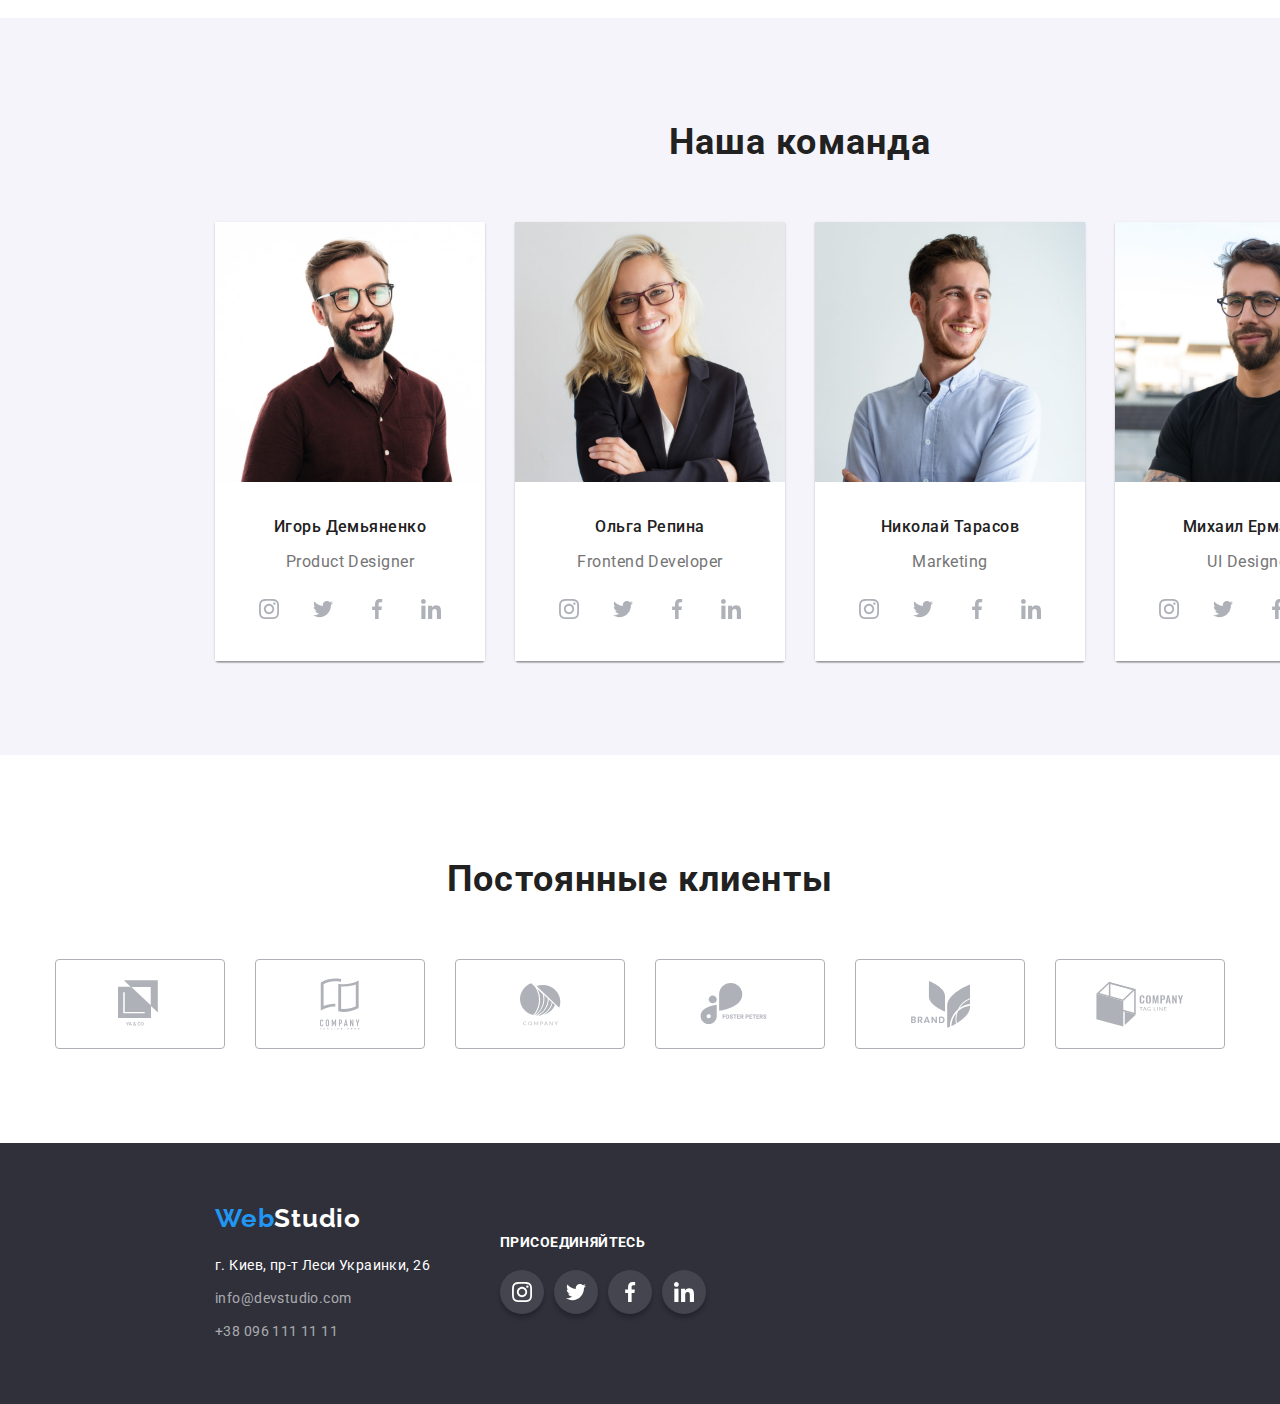
==== commit 286cff62: "Итог 1" ====
--- a/index.html
+++ b/index.html
@@ -29,6 +29,7 @@
                     </li>
                 </ul>
             </nav>
+            
             <address class="address">
                 <ul class="address-list">
                     <li class="address-list-item">
@@ -68,22 +69,22 @@
                 <h2 class="visually-hidden">Особенности</h2>
                 <ul class="advantages-list">
                     <li class="advantages-list-item">
-                        <h3 class="advantages-list-item-title">Внимание к деталям</h3>
+                        <h3 class="advantages-list-item-title icon-1">Внимание к деталям</h3>
                         <p class="advantages-list-item-text">Идейные соображения, а также начало повседневной работы по формированию
                             позиции.</p>
                     </li>
-                    <li class="advantages-list-item">
-                        <h3 class="advantages-list-item-title">Пунктуальность</h3>
+                    <li class="advantages-list-item ">
+                        <h3 class="advantages-list-item-title icon-2">Пунктуальность</h3>
                         <p class="advantages-list-item-text">Задача организации, в особенности же рамки и место обучения кадров влечет
                             за собой.</p>
                     </li>
-                    <li class="advantages-list-item">
-                        <h3 class="advantages-list-item-title">Планирование</h3>
+                    <li class="advantages-list-item ">
+                        <h3 class="advantages-list-item-title icon-3">Планирование</h3>
                         <p class="advantages-list-item-text">Равным образом консультация с широким активом в значительной степени
                             обуславливает.</p>
                     </li>
-                    <li class="advantages-list-item">
-                        <h3 class=" advantages-list-item-title">Современные технологии</h3>
+                    <li class="advantages-list-item ">
+                        <h3 class=" advantages-list-item-title icon-4">Современные технологии</h3>
                         <p class="advantages-list-item-text">Значимость этих проблем настолько очевидна, что реализация плановых
                             заданий.</p>
                     </li>
--- a/css/styles.css
+++ b/css/styles.css
@@ -147,7 +147,7 @@
 .address-list-mail-icon {
   margin-right: 10px;
 
-  fill: var(--text-color);
+  fill: currentcolor;
 }
 
 .address-list-link {
@@ -167,14 +167,9 @@
   color: var(--accent-color);
 }
 
-.address-list-link:hover .address-list-mail-icon,
-.address-list-link:focus .address-list-mail-icon {
-  fill: var(--accent-color);
-}
-
 .address-list-mail-icon:hover,
 .address-list-mail-icon:focus {
-  fill: var(--accent-color);
+  fill: currentcolor;
 }
 /*===============END HEADER============*/
 
@@ -262,6 +257,35 @@
   color: var(--title-text-color);
 }
 
+.advantages-list-item-title::before {
+  content: "";
+  display: block;
+  margin-bottom: 30px;
+  width: 270px;
+  height: 120px;
+  background-color: #f5f4fa;
+  border-radius: 4px;
+  background-repeat: no-repeat;
+  background-size: content;
+  background-position: center;
+}
+
+.icon-1::before {
+  background-image: url(../images/svg/advantages01.svg);
+}
+
+.icon-2::before {
+  background-image: url(../images/svg/advantages02.svg);
+}
+
+.icon-3::before {
+  background-image: url(../images/svg/advantages03.svg);
+}
+
+.icon-4::before {
+  background-image: url(../images/svg/advantages04.svg);
+}
+
 .advantages-list-item-text {
   min-height: 75px;
 
@@ -553,17 +577,32 @@
   background-color: var(--accent-color);
 }
 
+
 .example-list {
   display: flex;
   flex-wrap: wrap;
-}
-
-.example-list-item:not(:nth-child(3n)) {
+  margin-left: -30px;
+  margin-top: -30px;
+}
+
+.example-list-item {
+  flex-basis: calc(100%/3-30px);
+  margin-left: 30px;
+  margin-top: 30px;
+}
+
+/* .example-list-item:not(:nth-child(3n)) {
   margin-right: 30px;
 }
 
 .example-list-item:not(:nth-last-child(-n + 3)) {
-  margin-bottom: 30px;
+  margin-bottom: 30px; */
+}
+
+.example-list-item:hover,
+.example-list-item:focus {
+  box-shadow: 0px 1px 1px rgba(0, 0, 0, 0.12), 0px 4px 4px rgba(0, 0, 0, 0.06),
+    1px 4px 6px rgba(0, 0, 0, 0.16);
 }
 
 .example-list-information {
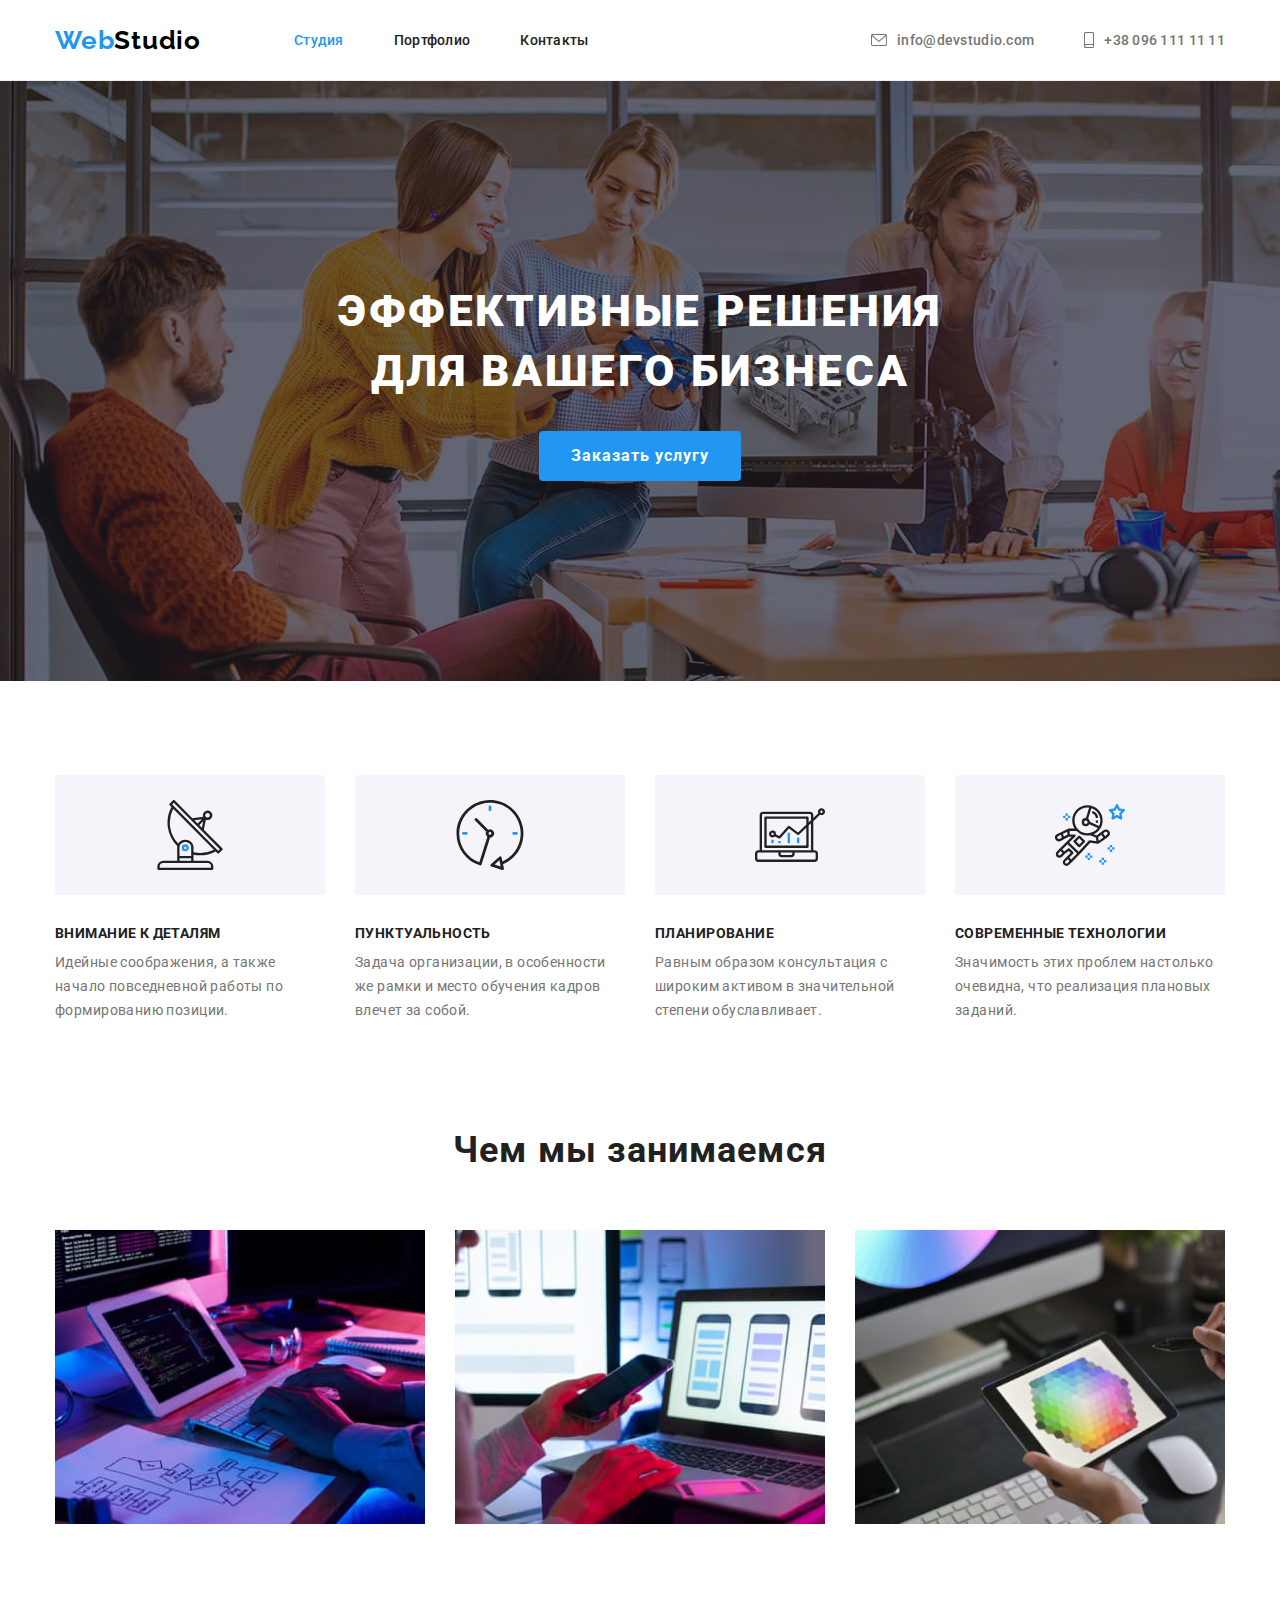
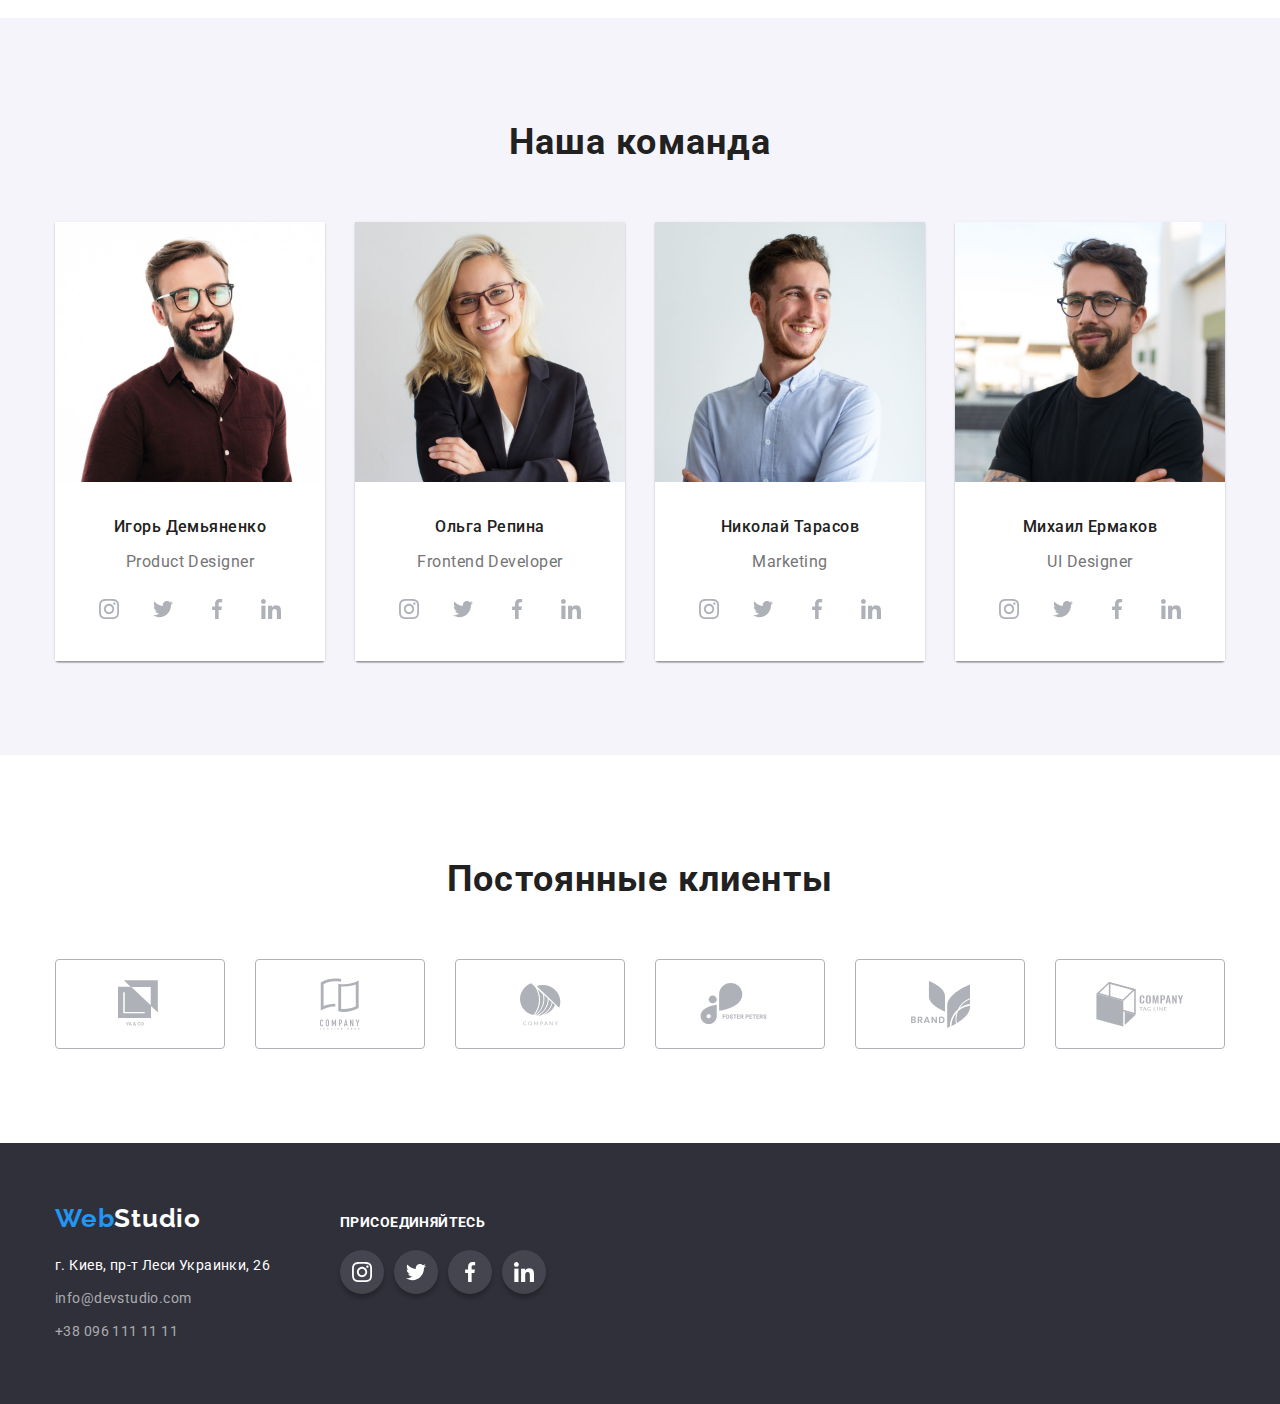
==== commit cbae61a2: "Итог 5" ====
--- a/index.html
+++ b/index.html
@@ -68,23 +68,23 @@
             <div class="contener">
                 <h2 class="visually-hidden">Особенности</h2>
                 <ul class="advantages-list">
-                    <li class="advantages-list-item">
-                        <h3 class="advantages-list-item-title icon-1">Внимание к деталям</h3>
+                    <li class="advantages-list-item  icon-1">
+                        <h3 class="advantages-list-item-title">Внимание к деталям</h3>
                         <p class="advantages-list-item-text">Идейные соображения, а также начало повседневной работы по формированию
                             позиции.</p>
                     </li>
-                    <li class="advantages-list-item ">
-                        <h3 class="advantages-list-item-title icon-2">Пунктуальность</h3>
+                    <li class="advantages-list-item icon-2 ">
+                        <h3 class="advantages-list-item-title ">Пунктуальность</h3>
                         <p class="advantages-list-item-text">Задача организации, в особенности же рамки и место обучения кадров влечет
                             за собой.</p>
                     </li>
-                    <li class="advantages-list-item ">
-                        <h3 class="advantages-list-item-title icon-3">Планирование</h3>
+                    <li class="advantages-list-item icon-3">
+                        <h3 class="advantages-list-item-title ">Планирование</h3>
                         <p class="advantages-list-item-text">Равным образом консультация с широким активом в значительной степени
                             обуславливает.</p>
                     </li>
-                    <li class="advantages-list-item ">
-                        <h3 class=" advantages-list-item-title icon-4">Современные технологии</h3>
+                    <li class="advantages-list-item icon-4 ">
+                        <h3 class=" advantages-list-item-title ">Современные технологии</h3>
                         <p class="advantages-list-item-text">Значимость этих проблем настолько очевидна, что реализация плановых
                             заданий.</p>
                     </li>
--- a/css/styles.css
+++ b/css/styles.css
@@ -82,8 +82,6 @@
 
 /*===============HEADER============*/
 .header {
-  /*padding-top: 32px;
-  padding-bottom: 32px;*/
   border-bottom: 1px solid #eeeeee;
 }
 
@@ -257,7 +255,7 @@
   color: var(--title-text-color);
 }
 
-.advantages-list-item-title::before {
+.advantages-list-item::before {
   content: "";
   display: block;
   margin-bottom: 30px;
@@ -266,7 +264,6 @@
   background-color: #f5f4fa;
   border-radius: 4px;
   background-repeat: no-repeat;
-  background-size: content;
   background-position: center;
 }
 
@@ -324,7 +321,6 @@
 
 /*===============OUR TEAM============*/
 .team {
-  width: 1600px;
   margin: auto;
   background-color: #f5f4fa;
 }
@@ -399,7 +395,8 @@
   width: 44px;
   height: 44px;
   border-radius: 50%;
-  background-color: #fff;
+  background-color: var(--white-color);
+  color: var(--white-color);
 }
 
 .social-list-link:hover,
@@ -407,8 +404,9 @@
   background-color: var(--accent-color);
 }
 
-.social-list-link:hover .social-list-icon {
-  fill: var(--white-color);
+.social-list-link:hover .social-list-icon,
+.social-list-link:focus .social-list-icon {
+  fill: currentColor;
 }
 
 .social-list-icon {
@@ -469,13 +467,12 @@
 
 /*===============FOOTER============*/
 .footer {
-  width: 1600px;
   margin: auto;
   background-color: #2f303a;
 }
 .footer .contener {
   display: flex;
-  align-items: center;
+  align-items: baseline;
   padding-top: 60px;
   padding-bottom: 60px;
 }
@@ -531,7 +528,8 @@
   box-shadow: 0px 4px 4px rgba(0, 0, 0, 0.25);
 }
 
-.footer-right-side .social-list-link:hover {
+.footer-right-side .social-list-link:hover,
+.footer-right-side .social-list-link:focus {
   background: var(--accent-color);
 }
 
@@ -577,30 +575,21 @@
   background-color: var(--accent-color);
 }
 
-
 .example-list {
   display: flex;
   flex-wrap: wrap;
-  margin-left: -30px;
-  margin-top: -30px;
-}
-
-.example-list-item {
-  flex-basis: calc(100%/3-30px);
-  margin-left: 30px;
-  margin-top: 30px;
-}
-
-/* .example-list-item:not(:nth-child(3n)) {
+}
+
+.example-list-item:not(:nth-child(3n)) {
   margin-right: 30px;
 }
 
 .example-list-item:not(:nth-last-child(-n + 3)) {
-  margin-bottom: 30px; */
-}
-
-.example-list-item:hover,
-.example-list-item:focus {
+  margin-bottom: 30px;
+}
+
+.example-list-link:hover,
+.example-list-link:focus {
   box-shadow: 0px 1px 1px rgba(0, 0, 0, 0.12), 0px 4px 4px rgba(0, 0, 0, 0.06),
     1px 4px 6px rgba(0, 0, 0, 0.16);
 }
